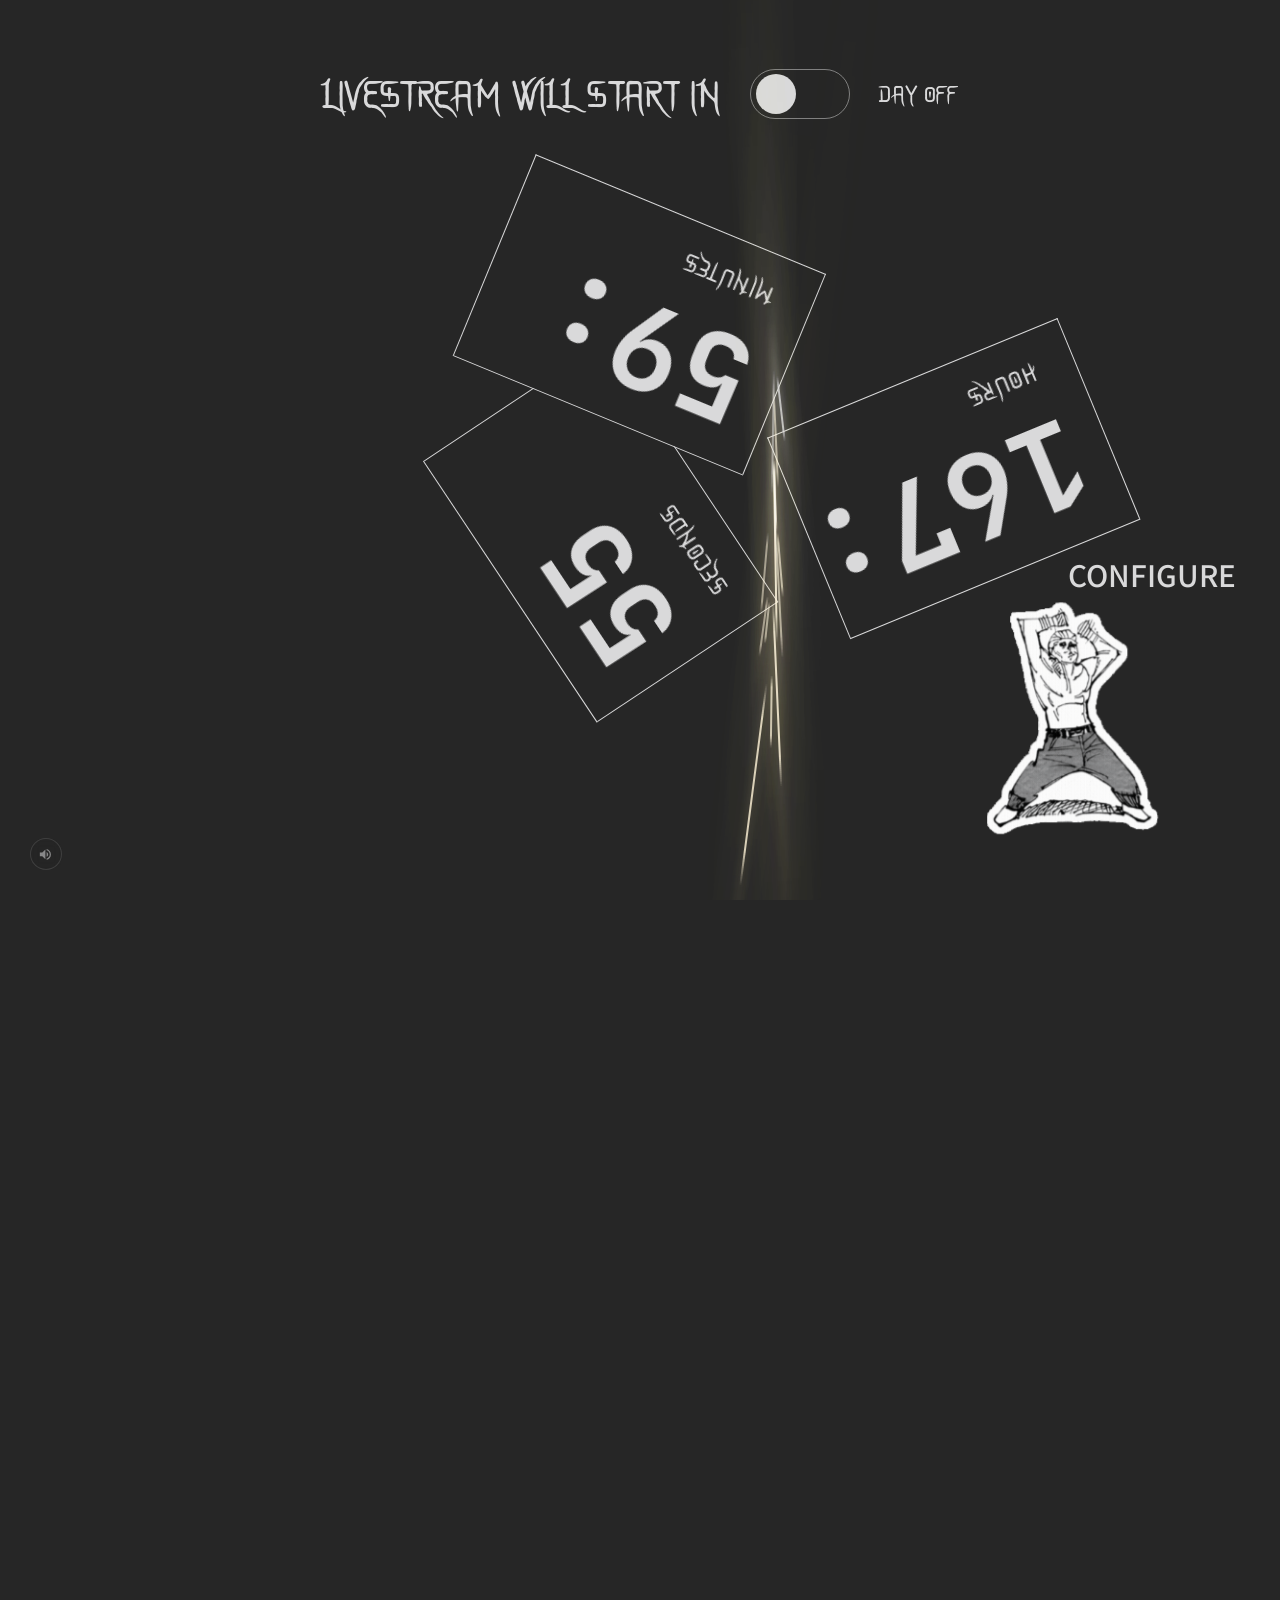
==== index.html @ 1b987bb3 "initial-commit" ====
<!doctype html>
<html lang="en">
<head>
  <meta charset="utf-8">
  <meta name="viewport" content="width=device-width, initial-scale=1">
  <meta name="description" content="Prison Cube — a Jujutsu Kaisen Prison Realm-inspired sliding cube countdown. Zero dependencies, drop-in HTML attributes, blade-clash collision sparks, and clang-gesture mobile UX.">
  <title>Prison Cube · Countdown</title>
  <link rel="icon" href="favicon.svg" type="image/svg+xml">
  <link rel="preconnect" href="https://fonts.googleapis.com">
  <link rel="preconnect" href="https://fonts.gstatic.com" crossorigin>
  <link href="https://fonts.googleapis.com/css2?family=Anton&family=Archivo+Black&family=Noto+Sans+JP:wght@500;700;900&family=JetBrains+Mono:wght@500;700&display=swap" rel="stylesheet">
  <link rel="stylesheet" href="fonts.css">
  <link rel="stylesheet" href="style.css">
  <script src="timer.js" defer></script>
</head>
<body>
  <main class="scroll-stage">
    <div class="sticky-stage">
      <div class="scene">
        <section class="timer" aria-label="Livestream countdown">
          <div class="scroll-cue" aria-hidden="true"><span></span></div>
          <header class="timer-heading">
            <h1>Livestream will start in</h1>
            <button class="day-switch" type="button" role="switch" aria-checked="false" aria-label="Show days"><span></span></button>
            <div class="switch-label" aria-hidden="true"><span>Day off</span><span>Day on</span></div>
          </header>
          <div class="tiles" count-down-date="2023-10-15T00:00:00Z" double-digit-format="1">
            <div class="tile seconds" data-unit="seconds"><div class="digits"><div class="number" number-slot="seconds">00</div></div><div class="unit">Seconds</div><i class="edge bottom"></i><i class="edge top"></i><i class="edge right"></i><i class="edge left mobile-hidden"></i></div>
            <div class="tile minutes" data-unit="minutes"><div class="digits"><div class="number" number-slot="minutes">00</div><span class="colon">:</span></div><div class="unit">Minutes</div><i class="edge bottom mobile-hidden"></i><i class="edge top"></i><i class="edge left"></i><i class="edge right mobile-hidden"></i></div>
            <div class="tile hours" data-unit="hours"><div class="digits"><div class="number" number-slot="hours">00</div><span class="colon">:</span></div><div class="unit">Hours</div><i class="edge top"></i><i class="edge bottom"></i><i class="edge left"></i><i class="edge right mobile-hidden"></i></div>
            <div class="tile days" data-unit="days" aria-hidden="true"><div class="digits"><div class="number" number-slot="days">00</div><span class="colon">:</span></div><div class="unit">Day</div><i class="edge top"></i><i class="edge bottom"></i><i class="edge left mobile-hidden"></i><i class="edge right"></i></div>
            <div class="sparks-layer" aria-hidden="true"></div>
          </div>
        </section>
        <button class="help-trigger" type="button" aria-haspopup="dialog"><span>Configure</span><img src="assets/character.gif" alt="" width="400" height="320" loading="lazy" decoding="async"></button>
        <button class="sound-pill" id="sound-pill" type="button" aria-pressed="false" aria-label="Toggle sound">
          <svg class="icon sound-on" viewBox="0 0 24 24" aria-hidden="true"><path fill="currentColor" d="M3 9v6h4l5 5V4L7 9H3zm13.5 3c0-1.77-1.02-3.29-2.5-4.03v8.05c1.48-.73 2.5-2.25 2.5-4.02zM14 3.23v2.06c2.89.86 5 3.54 5 6.71s-2.11 5.85-5 6.71v2.06c4.01-.91 7-4.49 7-8.77s-2.99-7.86-7-8.77z"/></svg>
          <svg class="icon sound-off" viewBox="0 0 24 24" aria-hidden="true"><path fill="currentColor" d="M16.5 12c0-1.77-1.02-3.29-2.5-4.03v2.21l2.45 2.45c.03-.2.05-.41.05-.63zm2.5 0c0 .94-.2 1.82-.54 2.64l1.51 1.51C20.63 14.91 21 13.5 21 12c0-4.28-2.99-7.86-7-8.77v2.06c2.89.86 5 3.54 5 6.71zM4.27 3L3 4.27 7.73 9H3v6h4l5 5v-6.73l4.25 4.25c-.67.52-1.42.93-2.25 1.18v2.06c1.38-.31 2.63-.95 3.69-1.81L19.73 21 21 19.73l-9-9L4.27 3zM12 4L9.91 6.09 12 8.18V4z"/></svg>
          <span class="sound-label">SOUND</span>
        </button>
      </div>
    </div>
  </main>
  <audio id="bg-audio" src="assets/bg_song.mp3" preload="metadata" loop></audio>
  <div class="intro-curtain" aria-hidden="true"></div>
  <div class="modal-backdrop" hidden>
    <section class="help-dialog" role="dialog" aria-modal="true" aria-labelledby="help-title" tabindex="-1">
      <h2 id="help-title">Configure Countdown</h2>
      <form class="config-form" id="config-form">
        <div class="config-row">
          <label for="cfg-heading">Heading</label>
          <input type="text" id="cfg-heading" maxlength="80">
        </div>
        <div class="config-row">
          <label for="cfg-date">Target date</label>
          <input type="date" id="cfg-date">
        </div>
        <div class="config-row">
          <label for="cfg-time">Target time (UTC)</label>
          <input type="time" id="cfg-time" step="1">
        </div>
        <div class="config-row config-row-toggle">
          <label for="cfg-sound">Background sound</label>
          <button class="cfg-switch" type="button" role="switch" id="cfg-sound" aria-checked="false" aria-controls="bg-audio"><span></span></button>
        </div>
        <div class="config-row" id="cfg-volume-row">
          <label for="cfg-volume">Volume</label>
          <input type="range" id="cfg-volume" min="0" max="1" step="0.01" value="0.6">
        </div>
        <div class="config-row config-row-toggle">
          <label>Double digit format</label>
          <button class="cfg-switch" type="button" role="switch" id="cfg-double" aria-checked="true"><span></span></button>
        </div>
        <div class="config-row config-row-toggle">
          <label>Show days</label>
          <button class="cfg-switch" type="button" role="switch" id="cfg-days" aria-checked="false"><span></span></button>
        </div>
        <fieldset class="presets">
          <legend>Fonts</legend>
          <div class="config-row font-row">
            <label for="cfg-font-display">Display face</label>
            <div class="font-input-wrap">
              <select id="cfg-font-display" class="font-select">
                <optgroup label="Presets">
                  <option value="Jujutsu Kaisen">Jujutsu Kaisen (default)</option>
                  <option value="Anton">Anton</option>
                  <option value="Archivo Black">Archivo Black</option>
                  <option value="Bebas Neue">Bebas Neue</option>
                  <option value="Oswald">Oswald</option>
                  <option value="Bungee">Bungee</option>
                  <option value="Russo One">Russo One</option>
                  <option value="Racing Sans One">Racing Sans One</option>
                  <option value="Impact (system)">Impact (system)</option>
                </optgroup>
                <optgroup label="Custom Google Font">
                  <option value="__custom__">Enter a Google Font name…</option>
                </optgroup>
              </select>
              <input type="text" id="cfg-font-display-custom" class="font-custom" placeholder="e.g. Space Grotesk" hidden>
            </div>
          </div>
          <div class="config-row font-row">
            <label for="cfg-font-sans">UI / body</label>
            <div class="font-input-wrap">
              <select id="cfg-font-sans" class="font-select">
                <optgroup label="Presets">
                  <option value="Noto Sans JP">Noto Sans JP (default)</option>
                  <option value="Exo">Exo</option>
                  <option value="Inter">Inter</option>
                  <option value="Roboto">Roboto</option>
                  <option value="Space Grotesk">Space Grotesk</option>
                  <option value="Manrope">Manrope</option>
                  <option value="Archivo">Archivo</option>
                  <option value="IBM Plex Sans">IBM Plex Sans</option>
                  <option value="system-ui (system)">system-ui (system)</option>
                </optgroup>
                <optgroup label="Custom Google Font">
                  <option value="__custom__">Enter a Google Font name…</option>
                </optgroup>
              </select>
              <input type="text" id="cfg-font-sans-custom" class="font-custom" placeholder="e.g. Poppins" hidden>
            </div>
          </div>
          <div class="config-row font-row">
            <label for="cfg-font-mono">Numbers / mono</label>
            <div class="font-input-wrap">
              <select id="cfg-font-mono" class="font-select">
                <optgroup label="Presets">
                  <option value="JetBrains Mono">JetBrains Mono (default)</option>
                  <option value="Share Tech Mono">Share Tech Mono</option>
                  <option value="Fira Code">Fira Code</option>
                  <option value="Space Mono">Space Mono</option>
                  <option value="IBM Plex Mono">IBM Plex Mono</option>
                  <option value="Roboto Mono">Roboto Mono</option>
                  <option value="Source Code Pro">Source Code Pro</option>
                  <option value="Courier Prime">Courier Prime</option>
                  <option value="Consolas (system)">Consolas (system)</option>
                </optgroup>
                <optgroup label="Custom Google Font">
                  <option value="__custom__">Enter a Google Font name…</option>
                </optgroup>
              </select>
              <input type="text" id="cfg-font-mono-custom" class="font-custom" placeholder="e.g. JetBrains Mono" hidden>
            </div>
          </div>
          <p class="font-hint">Type any font from <a href="https://fonts.google.com" target="_blank" rel="noopener noreferrer">fonts.google.com</a> — it loads automatically.</p>
        </fieldset>
        <fieldset class="presets">
          <legend>Quick presets</legend>
          <button type="button" data-offset="900">15 min</button>
          <button type="button" data-offset="3600">1 hour</button>
          <button type="button" data-offset="86400">1 day</button>
          <button type="button" data-offset="604800">1 week</button>
        </fieldset>
        <div class="config-actions">
          <p class="credit">Made by <a href="https://instagram.com/peterultimate" target="_blank" rel="noopener noreferrer">@peterultimate</a></p>
          <div class="config-actions-buttons">
            <button type="button" class="close-help">Close</button>
            <button type="button" class="save-config" id="save-config">Save</button>
          </div>
        </div>
        <div class="save-status" id="save-status" role="status" aria-live="polite" hidden></div>
      </form>
    </section>
  </div>
</body>
</html>
---- fonts.css ----
@font-face {
  font-family: 'Jujutsu Kaisen';
  font-style: normal;
  font-weight: 400;
  font-display: swap;
  src: url(assets/Jujutsu%20Kaisen.ttf) format('truetype');
}
@font-face {
  font-family: 'Exo';
  font-style: normal;
  font-weight: 400;
  font-display: swap;
  src: url(assets/exo-regular.ttf) format('truetype');
}
@font-face {
  font-family: 'Exo';
  font-style: normal;
  font-weight: 600;
  font-display: swap;
  src: url(assets/exo-semibold.ttf) format('truetype');
}
@font-face {
  font-family: 'Exo';
  font-style: normal;
  font-weight: 700;
  font-display: swap;
  src: url(assets/exo-bold.ttf) format('truetype');
}
@font-face {
  font-family: 'Share Tech Mono';
  font-style: normal;
  font-weight: 400;
  font-display: swap;
  src: url(assets/share-tech-mono.ttf) format('truetype');
}
---- style.css ----
:root { color-scheme:dark; --paper:#d9d9da; --background:#262626; --red:#d92626;
  --jk-display:'Jujutsu Kaisen','Anton','Archivo Black',Impact,sans-serif;
  --jk-sans:'Noto Sans JP','Exo',system-ui,sans-serif;
  --jk-mono:'JetBrains Mono','Share Tech Mono',Consolas,monospace; }
* { box-sizing:border-box; }
html { font-size:16px; }
body { margin:0; color:var(--paper); background:var(--background); font-family:var(--jk-sans); font-size:calc(.7589285714285715vw + .3169642857142857em); line-height:20px; font-weight:500; }
button { font:inherit; color:inherit; padding:0; background:none; border:0; cursor:pointer; }
button:focus-visible,a:focus-visible { outline:2px solid var(--red); outline-offset:5px; }
h1,h2,p { margin:0; }
a { color:#0082f3; text-decoration:underline; }
p { margin-bottom:10px; }
.scroll-stage { height:300vh; position:relative; }
.sticky-stage { min-height:100vh; max-width:90em; margin:auto; position:sticky; top:0; }
.scene { min-height:100vh; height:100%; display:flex; justify-content:center; align-items:center; overflow:hidden; }
.timer { width:100%; display:flex; flex-direction:column; align-items:center; position:relative; z-index:1; }
.timer-heading { display:flex; align-items:center; }
h1 { font-family:var(--jk-display); font-size:2.5em; line-height:1.05; font-weight:400; text-transform:uppercase; letter-spacing:.01em; }
.day-switch { flex-shrink:0; width:100px; height:50px; margin-left:2em; border:1px solid #d9d9da80; border-radius:25px; padding:0 5px; display:flex; align-items:center; transition:border-color .3s ease-out; }
.day-switch span { display:block; width:40px; height:40px; border-radius:50%; background:var(--paper); transition:transform .3s ease-out,background-color .3s ease-out; }
.switch-label { display:flex; height:50px; flex-direction:column; align-items:center; overflow:hidden; font-family:var(--jk-display); letter-spacing:.04em; }
.switch-label span { height:100%; flex-shrink:0; display:flex; align-items:center; margin-left:1.33em; font-size:1.5em; text-transform:uppercase; transition:transform .3s ease-out; }
.switch-label span:last-child { color:var(--red); }
.show-days .day-switch { border-color:#d9262680; }
.show-days .day-switch span { transform:translateX(50px); background:var(--red); }
.show-days .switch-label span { transform:translateY(-100%); }
.tiles { display:grid; grid-template-columns:repeat(3,1fr); grid-template-rows:repeat(3,auto); margin-top:4em; position:relative; }
.tile { position:relative; background:var(--background); padding:1.5em 0 2em 2em; will-change:transform; }
.seconds { grid-area:3 / 1; }.minutes { grid-area:2 / 2; }.hours { grid-area:1 / 3; }.days { grid-area:1 / 1; color:var(--red); opacity:0; transition:opacity .3s linear; }
.show-days .days { opacity:1; }
.digits { display:flex; align-items:center; font-family:var(--jk-mono); line-height:1; font-weight:700; }
.number { min-width:2ch; height:1em; font-size:8em; text-align:right; overflow:hidden; }
.number .digit-row { height:1em; }
.number .digit-reel { animation:digit-slide .45s ease forwards; }
@keyframes digit-slide { to { transform:translateY(-1em); } }
.colon { font-size:8em; }
.unit { margin:1em 0 0 .5em; font-family:var(--jk-display); font-size:1.6em; line-height:1; font-weight:400; text-transform:uppercase; letter-spacing:.08em; }
.edge { position:absolute; display:block; background:var(--paper); }
.edge.top,.edge.bottom { height:1px; left:0; right:0; transform-origin:left; transform:scaleX(0); animation:draw-horizontal .5s linear forwards; }
.edge.top { top:-1px; }.edge.bottom { bottom:0; }
.edge.left,.edge.right { width:1px; top:0; bottom:0; transform-origin:bottom; transform:scaleY(0); animation:draw-vertical .5s linear forwards; }
.edge.left { left:0; }.edge.right { right:0; }
.seconds .bottom,.seconds .left { animation-delay:.5s; animation-timing-function:ease-in; }
.seconds .top,.seconds .right { animation-delay:1s; }
.minutes .bottom,.minutes .left { animation-delay:1.5s; }
.minutes .top,.minutes .right { animation-delay:2s; }
.hours .bottom,.hours .left { animation-delay:2.5s; }
.hours .top,.hours .right { animation-delay:3s; animation-duration:1.5s; animation-timing-function:cubic-bezier(.165,.84,.44,1); }
.days .edge { background:var(--red); animation:none; transform:none; }
@keyframes draw-horizontal { to { transform:scaleX(1); } }
@keyframes draw-vertical { to { transform:scaleY(1); } }

.sparks-layer { position:absolute; inset:0; pointer-events:none; overflow:visible; z-index:5; }
.spark { position:absolute; width:1px; height:1.5px; border-radius:0; transform:translate3d(0,0,0) rotate(0deg) scaleX(1); transform-origin:left center; will-change:transform,opacity; pointer-events:none; mix-blend-mode:screen; }
.spark.spark-paper { background:var(--paper); box-shadow:0 0 12px 1px #ffffff8a, 0 0 3px #ffffff; }
.spark.spark-red { background:#ff6e6e; box-shadow:0 0 14px 1px #ff40409e, 0 0 4px #ffb0b0; }
.spark.spark-hot { background:#fff3d6; box-shadow:0 0 16px 1px #ffe39e7a, 0 0 4px #ffd89c; }
.intro-curtain { position:fixed; inset:0; z-index:9; background:var(--background); pointer-events:none; animation:unveil 1s ease-in .2s forwards; }
@keyframes unveil { to { opacity:0; visibility:hidden; } }
.scroll-cue { position:absolute; top:15%; left:45%; width:5em; height:5em; border:1px solid #d9d9da80; border-radius:50%; display:flex; justify-content:center; padding:.75em 1em 1em; animation:bob 2s infinite; }
.scroll-cue span { width:1px; height:100%; background:#d9d9da80; position:relative; }
.scroll-cue span:before,.scroll-cue span:after { content:''; width:1px; height:60%; background:#d9d9da80; position:absolute; bottom:0; transform-origin:bottom; transform:rotate(45deg); }
.scroll-cue span:after { transform:rotate(-45deg); }
@keyframes bob { 0%,50%,100% { transform:translateY(0); animation-timing-function:ease-out; } 25% { transform:translateY(7%); animation-timing-function:ease-in; } 75% { transform:translateY(-7%); animation-timing-function:ease-in; } }
.help-trigger { z-index:2; position:fixed; width:20em; height:20em; right:3em; bottom:3em; text-align:left; }
.help-trigger>span { position:absolute; inset:0 0 auto; font-size:2em; text-transform:uppercase; text-align:right; line-height:1; z-index:1; }
.help-trigger img { display:block; width:25em; max-width:none; height:100%; object-fit:cover; object-position:0 100%; opacity:0; filter:grayscale(1) blur(5px); animation:image-fade 1.5s linear .2s forwards,image-sharpen 2s linear .5s forwards; }
@keyframes image-fade { to { opacity:1; } } @keyframes image-sharpen { to { filter:grayscale(0) blur(0); } }

.sound-pill {
  z-index:2; position:fixed; left:2em; bottom:2em;
  display:inline-flex; align-items:center; justify-content:center;
  width:2.2em; height:2.2em; padding:0; border-radius:50%; border:1px solid #d9d9da40;
  background:#262626cc; color:var(--paper); backdrop-filter:blur(4px);
  opacity:.55;
  transition:opacity .2s ease-out, background-color .2s ease-out, color .2s ease-out, border-color .2s ease-out;
}
.sound-pill:hover, .sound-pill:focus-visible { opacity:1; border-color:#d9d9da80; }
.sound-pill .icon { width:1em; height:1em; display:block; }
.sound-pill .icon.sound-off { display:none; }
.sound-pill.is-on {
  background:#d92626cc; color:var(--background); border-color:#d9262699; opacity:.75;
}
.sound-pill.is-on:hover, .sound-pill.is-on:focus-visible { opacity:1; }
.sound-pill.is-on .icon.sound-on { display:none; }
.sound-pill.is-on .icon.sound-off { display:block; }
.sound-pill .sound-label { display:none; }

.modal-backdrop { position:fixed; inset:0; z-index:10; background:#262626b3; display:flex; justify-content:center; align-items:center; opacity:0; transition:opacity .5s linear .2s; }
.modal-backdrop[hidden] { display:none; }
.help-dialog { width:50em; background:var(--background); border:1px solid #0000001a; border-radius:.5em; padding:4em 3em; position:relative; opacity:0; transition:opacity .5s linear; max-height:95vh; overflow:auto; box-shadow:0 10px 10px #00000014,0 20px 20px #0000000d,0 60px 40px #0000000f,0 80px 60px #00000014,0 120px 100px #00000012; }
.modal-backdrop.is-open { opacity:1; transition-delay:0s; }.is-open .help-dialog { opacity:1; transition-delay:.2s; }
h2 { font-family:var(--jk-display); font-weight:400; text-transform:uppercase; border-bottom:1px solid var(--paper); margin-bottom:2em; padding-bottom:.5em; font-size:2em; line-height:1; letter-spacing:.03em; }
.accent { color:var(--red); }
.close-help { font-family:var(--jk-display); font-size:1.5em; line-height:1; position:absolute; top:2.67em; right:2em; text-transform:uppercase; letter-spacing:.08em; }
.config-form { display:flex; flex-direction:column; gap:1.5em; }
.config-row { display:grid; grid-template-columns:12em 1fr; align-items:center; gap:1em; }
.config-row label { font-family:var(--jk-display); text-transform:uppercase; font-size:1.25em; line-height:1.2; letter-spacing:.04em; }
.config-row input[type="text"],
.config-row input[type="date"],
.config-row input[type="time"] {
  background:transparent; color:var(--paper); border:1px solid #d9d9da80; border-radius:0;
  padding:.6em .8em; font:inherit; font-family:var(--jk-mono); font-size:1.3em; font-weight:500;
  min-width:0; transition:border-color .2s ease-out;
}
.config-row input:focus-visible { outline:2px solid var(--red); outline-offset:3px; border-color:var(--red); }
.config-row input[type="range"] {
  -webkit-appearance:none; appearance:none; background:transparent; border:0; padding:0; height:2.4em; cursor:pointer;
}
.config-row input[type="range"]:focus { outline:0; }
.config-row input[type="range"]::-webkit-slider-runnable-track {
  height:2px; background:var(--paper); border-radius:0;
}
.config-row input[type="range"]::-moz-range-track {
  height:2px; background:var(--paper); border-radius:0;
}
.config-row input[type="range"]::-webkit-slider-thumb {
  -webkit-appearance:none; appearance:none; width:18px; height:18px; border-radius:50%; background:var(--red); margin-top:-8px; border:2px solid var(--background); box-shadow:0 0 0 1px var(--red);
}
.config-row input[type="range"]::-moz-range-thumb {
  width:18px; height:18px; border-radius:50%; background:var(--red); border:2px solid var(--background); box-shadow:0 0 0 1px var(--red);
}
.config-row-toggle { align-items:center; }
.cfg-switch { flex-shrink:0; justify-self:start; width:80px; height:40px; border:1px solid #d9d9da80; border-radius:20px; padding:0 4px; display:flex; align-items:center; transition:border-color .3s ease-out; }
.cfg-switch span { display:block; width:30px; height:30px; border-radius:50%; background:var(--paper); transition:transform .3s ease-out,background-color .3s ease-out; }
.cfg-switch.is-on { border-color:#d9262680; }
.cfg-switch.is-on span { transform:translateX(40px); background:var(--red); }
.presets { border:1px solid #d9d9da4d; padding:1em 1.2em 1.2em; margin:0; }
.presets legend { font-family:var(--jk-display); text-transform:uppercase; font-size:1.15em; padding:0 .4em; color:var(--paper); letter-spacing:.06em; }
.presets button {
  font-family:var(--jk-display); text-transform:uppercase; font-size:1.15em; letter-spacing:.04em; border:1px solid #d9d9da80; padding:.5em 1em; margin:.6em .6em 0 0;
  transition:border-color .2s ease-out, background-color .2s ease-out, color .2s ease-out;
}
.presets button:hover,
.presets button:focus-visible { border-color:var(--red); color:var(--red); }

/* Font selectors inside config panel */
.font-input-wrap { display:flex; flex-direction:column; gap:.5em; min-width:0; }
.font-select, .font-custom {
  background:transparent; color:var(--paper); border:1px solid #d9d9da80; border-radius:0;
  padding:.6em .8em; font:inherit; font-family:var(--jk-sans); font-size:1.1em; font-weight:500;
  transition:border-color .2s ease-out;
}
.font-select { -webkit-appearance:none; appearance:none; background-image:linear-gradient(45deg, transparent 50%, var(--paper) 50%), linear-gradient(135deg, var(--paper) 50%, transparent 50%); background-position:calc(100% - 1em) 50%, calc(100% - .7em) 50%; background-size:.3em .3em, .3em .3em; background-repeat:no-repeat; padding-right:1.8em; }
.font-select:focus-visible, .font-custom:focus-visible { outline:2px solid var(--red); outline-offset:3px; border-color:var(--red); }
.font-select optgroup { font-family:var(--jk-sans); color:var(--paper); background:var(--background); }
.font-select option { font-family:var(--jk-sans); background:var(--background); color:var(--paper); padding:.3em .6em; }
.font-hint { margin:.8em 0 0; font-size:1.05em; color:#d9d9dab3; letter-spacing:.02em; line-height:1.4; }
.font-hint a { color:var(--red); text-decoration:none; border-bottom:1px solid transparent; transition:border-color .2s ease-out; }
.font-hint a:hover, .font-hint a:focus-visible { border-bottom-color:var(--red); }

.config-actions { display:flex; justify-content:space-between; align-items:center; margin-top:1em; gap:1em; flex-wrap:wrap; }
.config-actions-buttons { display:flex; gap:1em; }
.credit { margin:0; font-family:var(--jk-display); font-size:1.15em; text-transform:uppercase; color:#d9d9dab3; letter-spacing:.06em; }
.credit a { color:var(--red); text-decoration:none; border-bottom:1px solid transparent; transition:border-color .2s ease-out; }
.credit a:hover, .credit a:focus-visible { border-bottom-color:var(--red); }
.save-config {
  font-family:var(--jk-display); text-transform:uppercase; font-size:1.3em; letter-spacing:.06em;
  border:1px solid var(--red); color:var(--background); background:var(--red); padding:.5em 1.4em;
  transition:background-color .2s ease-out, color .2s ease-out;
}
.save-config:hover, .save-config:focus-visible { background:transparent; color:var(--red); }
.save-status {
  margin-top:.6em; padding:.6em 1em; font-size:1.1em; text-transform:uppercase; letter-spacing:.04em;
  border:1px solid;
}
.save-status.is-ok { border-color:var(--red); color:var(--red); }
.save-status.is-err { border-color:var(--red); color:var(--red); opacity:.8; }

/* Configure panel uses clean sans (Noto Sans JP), not the JJK display face */
.help-dialog h2,
.help-dialog .close-help,
.help-dialog .config-row label,
.help-dialog .presets legend,
.help-dialog .presets button,
.help-dialog .credit,
.help-dialog .save-config {
  font-family: var(--jk-sans);
  font-weight: 700;
}
.help-dialog .presets button,
.help-dialog .close-help,
.help-dialog .save-config {
  letter-spacing: .02em;
}

@media(min-width:1440px) { body { font-size:1em; } }
@media(max-width:991px) {
  body { font-size:calc(.20181634712411706vw + .625em); }
  .scroll-stage { height:calc(100vh * 2.4); }
  .scene { align-items:flex-start; padding-top:3em; }
  h1 { text-align:center; }
  .tiles { margin-top:6em; }
  .scroll-cue { display:none; }
  .help-trigger { width:25em; }
  .help-trigger>span { text-align:center; }
  .sound-pill { left:1.2em; bottom:1.2em; }
  .spark { box-shadow:0 0 10px 1px currentColor, 0 0 2px currentColor; }
}
@media(max-width:767px) {
  .sticky-stage { padding:1.5em 1.25em; }
  .scene { flex-direction:column; justify-content:flex-start; align-items:stretch; padding-top:0; min-height:100%; }
  h1 { font-size:2.1em; line-height:1.25; padding:0 .2em; letter-spacing:-.01em; }
  .timer-heading { flex-direction:column; align-items:center; gap:.9em; margin:0 0 1em; }
  .day-switch { margin:0; }
  .switch-label span { margin-left:0; }
  .tiles { grid-template-columns:1fr 1fr; grid-template-rows:auto auto; gap:.8em .6em; margin-top:1.5em; }
  .tile { grid-area:auto; padding:1.4em 1em 1.5em; }
  .tile.days { grid-column:1 / -1; grid-row:1; }
  .tile.hours { grid-column:1; grid-row:2; }
  .tile.minutes { grid-column:2; grid-row:2; }
  .tile.seconds { grid-column:1 / -1; grid-row:3; }
  .tile.seconds .digits { justify-content:center; }
  .tile.days .digits,
  .tile.seconds .digits { justify-content:center; }
  .tile.hours .digits,
  .tile.minutes .digits { justify-content:center; }
  .number,.colon { font-size:6.4em; min-width:auto; }
  .tile .unit { margin-top:.6em; text-align:center; margin-left:0; font-size:1.25em; }
  .tile .colon { display:none; }
  .mobile-hidden { display:none; }
  .scroll-stage { height:calc(100vh * 1.9); }
  .scroll-cue { display:none; }
  .sparks-layer { pointer-events:none; }
  .help-trigger { position:fixed; right:.9em; bottom:.9em; width:14em; height:14em; z-index:3; }
  .help-trigger>span { position:absolute; font-size:1.5em; right:1em; top:.9em; }
  .help-trigger img { width:16em; height:100%; max-width:none; object-position:20% 100%; }
  .sound-pill { position:fixed; left:.9em; bottom:.9em; width:2.6em; height:2.6em; z-index:3; }
  .sound-pill .icon { width:1.15em; height:1.15em; }
  .help-dialog { margin:0 1.4em; padding:2.5em 1.8em; max-height:92vh; }
  h2 { font-size:1.7em; margin-bottom:1.5em; }
  .close-help { top:1.8em; right:1.6em; font-size:1.3em; }
  .config-form { gap:1.3em; }
  .config-row { grid-template-columns:1fr; gap:.45em; }
  .config-row label { font-size:1.1em; }
  .config-row input[type="text"],
  .config-row input[type="date"],
  .config-row input[type="time"] { font-size:1.15em; }
  .config-row-toggle { grid-template-columns:1fr auto; align-items:center; }
  .presets button { width:calc(50% - .3em); margin:.5em .3em 0 0; font-size:1.1em; }
  .config-actions { flex-direction:column; align-items:stretch; gap:1em; margin-top:.3em; }
  .config-actions-buttons { justify-content:space-between; }
  .save-config, .close-help { font-size:1.2em; padding:.4em 1em; }
  .config-row #cfg-volume-row { grid-template-columns:1fr; }
}
@media(max-width:479px) {
  .sticky-stage { padding:1.25em 1em; }
  h1 { font-size:1.85em; line-height:1.3; }
  .tiles { gap:.65em .5em; margin-top:1.2em; }
  .tile { padding:1.15em .75em 1.3em; }
  .number { font-size:5.4em; }
  .tile .unit { font-size:1.1em; margin-top:.5em; }
  .scroll-stage { height:calc(100vh * 1.85); }
  .help-trigger { right:.7em; bottom:.7em; width:12em; height:12em; }
  .help-trigger>span { font-size:1.3em; }
  .help-trigger img { width:14em; }
  .sound-pill { left:.7em; bottom:.7em; width:2.4em; height:2.4em; }
  .help-dialog { margin:0 1em; padding:2em 1.4em; }
  .presets button { width:100%; margin:.45em 0 0; }
}
@media(hover:none) and (pointer:coarse) {
  .tiles { touch-action:pan-y; -webkit-tap-highlight-color:#d9262633; cursor:pointer; }
  .scroll-cue { display:none; }
  .sticky-stage:after {
    content:''; position:absolute; left:50%; bottom:1.1em; width:2.6em; height:3px; border-radius:2px;
    background:var(--paper); opacity:.35; transform:translateX(-50%);
    animation:swipe-hint 2s ease-in-out 1.2s infinite;
  }
  @keyframes swipe-hint {
    0%,100% { transform:translateX(-50%) translateY(0); opacity:.2; }
    50% { transform:translateX(-50%) translateY(-.6em); opacity:.65; }
  }
  .tile, .tiles { transition:transform .2s ease-out; }
  .tiles:active .tile { transform:scale(.992); }
}
@media(prefers-reduced-motion:reduce) { *,*:before,*:after { animation-duration:.001ms!important; animation-delay:0s!important; transition-duration:.001ms!important; transition-delay:0s!important; } }
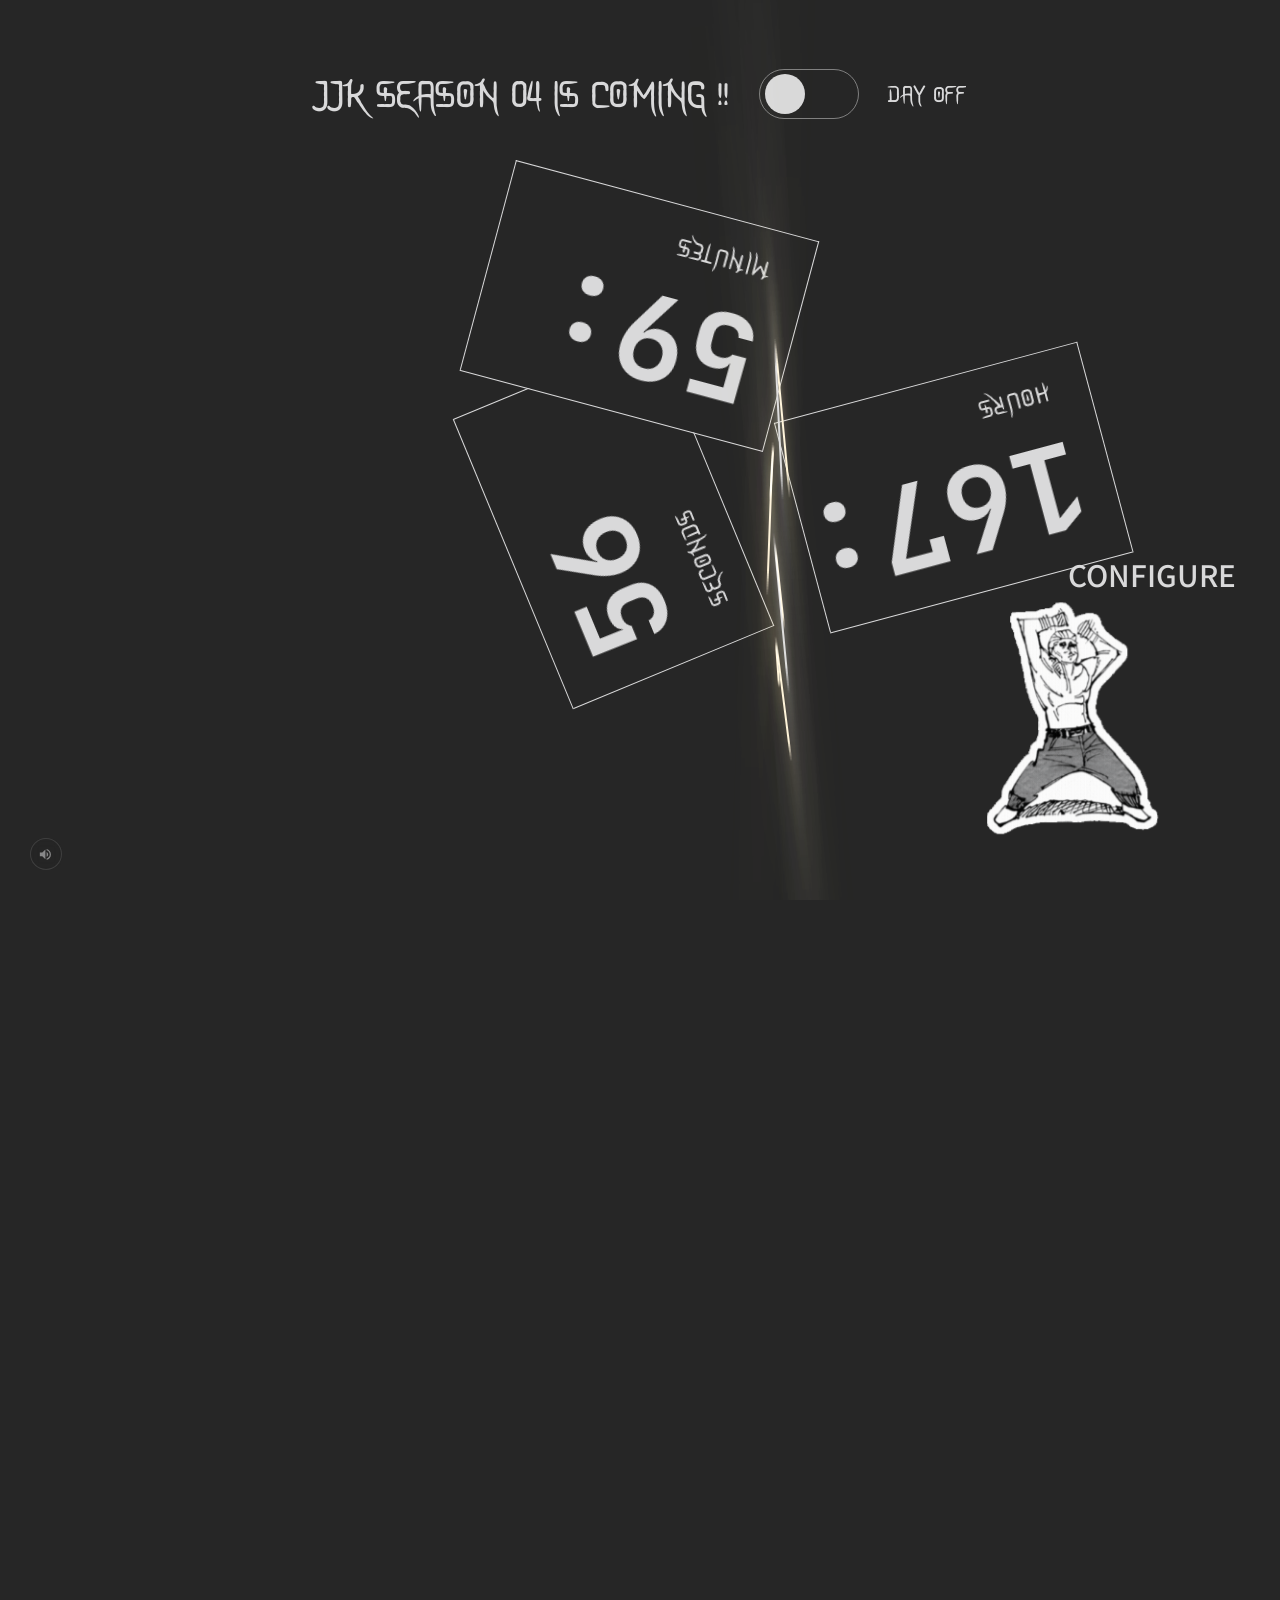
==== commit b55e3018: "Vercel Support" ====
--- a/index.html
+++ b/index.html
@@ -20,7 +20,7 @@
         <section class="timer" aria-label="Livestream countdown">
           <div class="scroll-cue" aria-hidden="true"><span></span></div>
           <header class="timer-heading">
-            <h1>Livestream will start in</h1>
+            <h1>JJK Season 04 IS COMING !!</h1>
             <button class="day-switch" type="button" role="switch" aria-checked="false" aria-label="Show days"><span></span></button>
             <div class="switch-label" aria-hidden="true"><span>Day off</span><span>Day on</span></div>
           </header>
